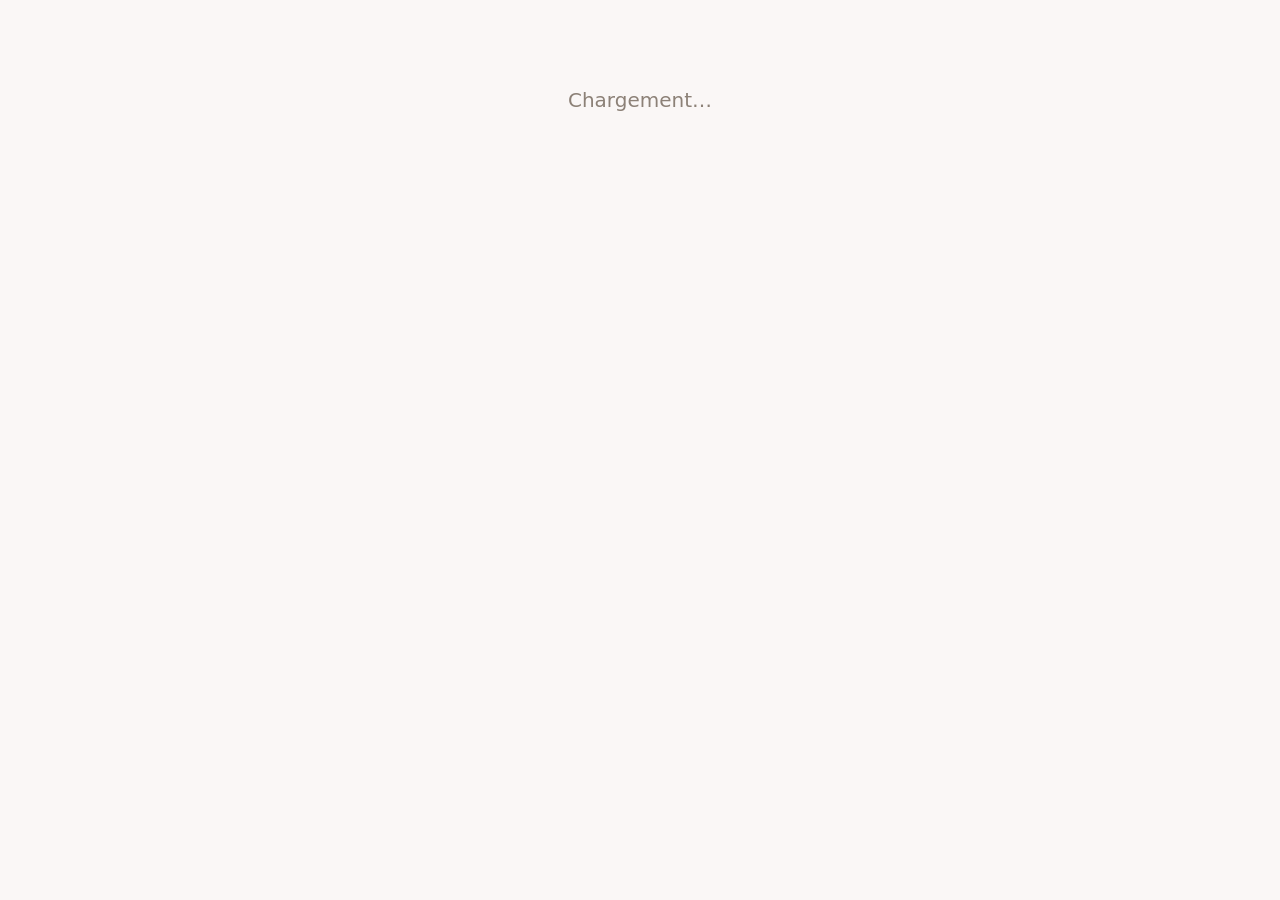
==== defi.html @ c3794807 "Défi en direct : écran projeté de l'enseignante (defi.html) Pige des questions dans n'importe quelle" ====
<!DOCTYPE html>
<html lang="fr">
<head>
<meta charset="UTF-8" />
<meta name="viewport" content="width=device-width, initial-scale=1" />
<title>Défi en direct — Quest</title>
<meta name="theme-color" content="#D42A1C" />
<link rel="icon" href="icon-192.png" />
<script src="https://cdn.jsdelivr.net/npm/qrcode-generator@1.4.4/qrcode.js"></script>
<style>
/* ============================================================
   Défi en direct — écran de l'enseignante (projeté en classe)
   Aucune donnée enregistrée : tout circule par diffusion Supabase
   Realtime (canal « defi-<NIP> ») et disparaît à la fin.
   ============================================================ */
:root{
  --rouge:#D42A1C; --rouge-f:#A81E12; --encre:#1B1614; --texte:#4A423E; --gris:#8C8177;
  --or:#BF831A; --turq:#3F7A8A; --violet:#6B3FA0; --vert:#2E8B57;
  --fond:#FAF7F6; --carte:#FFFDF9; --ligne:#E7DFD0; --rose:#FBE7E4; --sable:#F4EFEA;
  color-scheme: light;
}
@media (prefers-color-scheme: dark){ :root{ color-scheme: light; } html,body{ background:#FAF7F6 !important; color:#1B1614 !important; } }
*{ box-sizing:border-box; }
html,body{ margin:0; background:var(--fond); color:var(--encre); font-family:"Trebuchet MS", system-ui, sans-serif; }
body{ min-height:100vh; }
button{ font:inherit; cursor:pointer; }
.wrap{ max-width:1280px; margin:0 auto; padding:28px 40px 40px; }
.top{ display:flex; align-items:center; justify-content:space-between; gap:16px; margin-bottom:24px; }
.marque{ display:flex; align-items:center; gap:12px; font-weight:700; font-size:20px; }
.marque .mk{ width:40px; height:40px; border-radius:12px; background:var(--rouge); color:#fff; display:grid; place-items:center; font-size:22px; }
.marque small{ display:block; font-size:11px; letter-spacing:2px; color:var(--or); }
.btn{ border:0; border-radius:14px; padding:14px 26px; font-weight:700; font-size:18px; background:var(--rouge); color:#fff; box-shadow:0 2px 8px rgba(27,22,20,.12); }
.btn:hover{ background:var(--rouge-f); }
.btn:disabled{ opacity:.45; cursor:not-allowed; }
.btn.sec{ background:var(--carte); color:var(--encre); border:1px solid var(--ligne); box-shadow:none; }
.btn.sec:hover{ background:var(--sable); }
.carte{ background:var(--carte); border:1px solid var(--ligne); border-radius:20px; box-shadow:0 2px 10px rgba(27,22,20,.06); }
h1{ font-size:40px; margin:0 0 8px; }
.sur{ font-size:12px; font-weight:700; letter-spacing:3px; color:var(--or); text-transform:uppercase; }
.muted{ color:var(--gris); }

/* ---- Configuration ---- */
.config{ display:grid; grid-template-columns: 1.2fr 1fr; gap:28px; align-items:start; }
.config .carte{ padding:28px; }
label.champ{ display:block; font-weight:700; margin:18px 0 8px; }
select, .seg{ width:100%; font:inherit; font-size:17px; padding:12px 14px; border-radius:12px; border:1px solid var(--ligne); background:#fff; color:var(--encre); }
.segs{ display:flex; gap:8px; flex-wrap:wrap; }
.segs button{ flex:1; min-width:70px; padding:12px; border-radius:12px; border:1px solid var(--ligne); background:#fff; font-weight:700; color:var(--texte); }
.segs button.on{ background:var(--rouge); color:#fff; border-color:var(--rouge); }
.resume{ margin-top:18px; padding:14px 16px; border-radius:12px; background:var(--sable); color:var(--texte); font-size:15px; min-height:48px; }
.etapes li{ margin:0 0 14px; line-height:1.45; color:var(--texte); }
.etapes b{ color:var(--encre); }

/* ---- Salle d'attente ---- */
.salle{ display:grid; grid-template-columns: 420px 1fr; gap:32px; align-items:start; }
.rejoindre{ padding:28px; text-align:center; }
.rejoindre .url{ font-size:26px; font-weight:700; margin:8px 0 4px; }
.nip{ font-size:96px; font-weight:800; letter-spacing:10px; color:var(--rouge); line-height:1; margin:8px 0 18px; }
.qr svg{ width:240px; height:240px; }
.joueurs{ padding:28px; min-height:420px; }
.compte{ font-size:56px; font-weight:800; color:var(--encre); }
.totems{ display:flex; flex-wrap:wrap; gap:10px; margin-top:18px; }
.totem{ padding:10px 16px; border-radius:999px; background:var(--rose); color:var(--rouge-f); font-weight:700; font-size:18px; animation:pop .35s ease; }
@keyframes pop{ from{ transform:scale(.6); opacity:0 } to{ transform:scale(1); opacity:1 } }

/* ---- Question ---- */
.qhaut{ display:flex; align-items:center; justify-content:space-between; gap:20px; }
.qnum{ font-size:18px; font-weight:700; color:var(--gris); }
.chrono{ width:110px; height:110px; border-radius:50%; background:var(--rouge); color:#fff; display:grid; place-items:center; font-size:46px; font-weight:800; flex:none; }
.chrono.fin{ background:var(--encre); }
.enonce{ font-size:38px; line-height:1.25; font-weight:700; margin:18px 0 28px; white-space:pre-line; }
.enonce.long{ font-size:30px; }
.choix{ display:grid; grid-template-columns:1fr 1fr; gap:18px; }
.ch{ display:flex; align-items:center; gap:18px; padding:22px 24px; border-radius:18px; color:#fff; font-size:24px; font-weight:700; min-height:110px; position:relative; overflow:hidden; }
.ch .lettre{ width:52px; height:52px; border-radius:14px; background:rgba(255,255,255,.22); display:grid; place-items:center; font-size:26px; flex:none; }
.ch .barre{ position:absolute; left:0; bottom:0; height:8px; background:rgba(255,255,255,.55); }
.ch .n{ margin-left:auto; font-size:30px; }
.c0{ background:var(--rouge); } .c1{ background:var(--turq); } .c2{ background:var(--or); } .c3{ background:var(--violet); }
.ch.pale{ opacity:.28; }
.ch.bon{ outline:6px solid var(--vert); outline-offset:3px; }
.reponses{ margin-top:22px; font-size:20px; color:var(--texte); font-weight:700; }
.expl{ margin-top:22px; padding:20px 24px; border-radius:16px; background:#E8F3EC; color:#1E5E3A; font-size:21px; line-height:1.45; }
.expl b{ color:var(--vert); }
.bas{ display:flex; justify-content:space-between; align-items:center; margin-top:26px; gap:16px; }
.top5{ display:flex; gap:10px; flex-wrap:wrap; }
.top5 span{ background:var(--sable); border-radius:999px; padding:8px 14px; font-weight:700; color:var(--texte); }
.top5 span b{ color:var(--rouge); }

/* ---- Podium ---- */
.podium{ display:flex; justify-content:center; align-items:flex-end; gap:22px; margin:30px 0 20px; }
.marche{ width:260px; text-align:center; }
.marche .bloc{ border-radius:18px 18px 0 0; color:#fff; display:grid; place-items:center; font-size:64px; font-weight:800; }
.marche .nom{ font-size:24px; font-weight:800; margin-bottom:6px; }
.marche .pts{ color:var(--gris); font-weight:700; margin-bottom:12px; }
.m1 .bloc{ height:240px; background:var(--or); } .m2 .bloc{ height:180px; background:var(--turq); } .m3 .bloc{ height:130px; background:var(--rouge); }
.suite{ max-width:760px; margin:0 auto; }
.suite div{ display:flex; justify-content:space-between; padding:10px 16px; border-bottom:1px solid var(--ligne); font-size:19px; }
.couronne{ font-size:44px; }
.vide{ text-align:center; padding:60px 20px; color:var(--gris); font-size:20px; }
.erreur{ color:var(--rouge); font-weight:700; margin-top:12px; }
.discret{ background:none; border:0; color:var(--gris); text-decoration:underline; font-size:15px; }
@media (max-width: 900px){ .config,.salle{ grid-template-columns:1fr; } .choix{ grid-template-columns:1fr; } .enonce{ font-size:28px; } .wrap{ padding:20px; } }
</style>
</head>
<body>
<div class="wrap" id="app"><div class="vide">Chargement…</div></div>

<script type="module">
import { createClient } from "https://cdn.jsdelivr.net/npm/@supabase/supabase-js@2/+esm";

const SUPABASE_URL = "https://gejmaxobebsamvfkkpoj.supabase.co";
const SUPABASE_KEY = "sb_publishable_jqf5eYy0Coka5d0-E86JJQ_bCiQDyvD";
const supabase = createClient(SUPABASE_URL, SUPABASE_KEY);
const URL_JOUEUR = "https://questedu.ca/defi/";

/* Les applications Quest dont on peut piger les questions (data.js public de chaque sous-domaine). */
const APPS = [
  ["Santé", [["sasi","SASIQuest"],["pab","PABQuest"],["geriatrie","GériatrieQuest"],["diabete","DiabèteQuest"],["parkinson","ParkinsonQuest"],["pediatrie","PédiatrieQuest"],["perinatalite","PérinatalitéQuest"],["santementale","SantéMentaleQuest"],["cardio","CardioQuest"],["renal","RénalQuest"],["physio","PhysioQuest"]]],
  ["Autres programmes", [["chantier","ChantierQuest"],["soudage","SoudageQuest"],["plomberie","PlomberieQuest"],["mecanique","MécaniqueAutoQuest"],["infographie","InfographieQuest"],["electricite","ÉlectricitéQuest"],["charpenterie","CharpenterieQuest"],["ebenisterie","ÉbénisterieQuest"],["coiffure","CoiffureQuest"],["compta","ComptaQuest"],["secretariat","SecrétariatQuest"],["secmed","SecrétariatMédicalQuest"],["voyage","VoyageQuest"]]],
];
const NOM_APP = Object.fromEntries(APPS.flatMap(([, l]) => l));

/* Totems : MÊMES listes que les apps élèves. Le joueur n'envoie que des indices ;
   l'écran projeté reconstruit le nom lui-même, donc personne ne peut afficher
   un texte de son choix devant la classe. */
const TOTEM_NOUNS = [["🦊","Renard","Fox","m"],["🦦","Loutre","Otter","f"],["🦫","Castor","Beaver","m"],["🦉","Hibou","Owl","m"],["🦡","Blaireau","Badger","m"],["🐺","Loup","Wolf","m"],["🦅","Aigle","Eagle","m"],["🐿️","Écureuil","Squirrel","m"],["🐗","Sanglier","Boar","m"],["🦔","Hérisson","Hedgehog","m"],["🐻","Ours","Bear","m"],["🦌","Cerf","Stag","m"],["🦆","Canard","Duck","m"],["🐇","Lièvre","Hare","m"],["🐢","Tortue","Turtle","f"],["🐸","Grenouille","Frog","f"],["🐝","Abeille","Bee","f"],["🐜","Fourmi","Ant","f"]];
const TOTEM_ADJ = [["Vaillant","Vaillante","Valiant"],["Rusé","Rusée","Cunning"],["Débrouillard","Débrouillarde","Resourceful"],["Malin","Maligne","Clever"],["Adroit","Adroite","Deft"],["Curieux","Curieuse","Curious"],["Ingénieux","Ingénieuse","Ingenious"],["Tenace","Tenace","Tenacious"],["Habile","Habile","Skillful"],["Vif","Vive","Quick"],["Futé","Futée","Sharp"],["Astucieux","Astucieuse","Astute"],["Persévérant","Persévérante","Persistent"],["Audacieux","Audacieuse","Bold"],["Minutieux","Minutieuse","Meticulous"],["Agile","Agile","Agile"],["Bricoleur","Bricoleuse","Handy"],["Éveillé","Éveillée","Bright"],["Appliqué","Appliquée","Diligent"],["Costaud","Costaude","Sturdy"]];
function totemDe(n, a, lang) {
  const N = TOTEM_NOUNS[n], A = TOTEM_ADJ[a];
  if (!N || !A) return null;
  return { emoji: N[0], nom: lang === "en" ? `${A[2]} ${N[2]}` : `${N[1]} ${N[3] === "f" ? A[1] : A[0]}` };
}

const T = {
  fr: { vrai: "Vrai", faux: "Faux" },
  en: { vrai: "True", faux: "False" },
};

const esc = (s) => String(s ?? "").replace(/[&<>"']/g, (c) => ({ "&":"&amp;","<":"&lt;",">":"&gt;",'"':"&quot;","'":"&#39;" }[c]));
const melanger = (a) => { a = a.slice(); for (let i = a.length - 1; i > 0; i--) { const j = Math.floor(Math.random() * (i + 1)); [a[i], a[j]] = [a[j], a[i]]; } return a; };
const lire = (k, d) => { try { const v = localStorage.getItem(k); return v ? JSON.parse(v) : d; } catch { return d; } };
const ecrire = (k, v) => { try { localStorage.setItem(k, JSON.stringify(v)); } catch {} };

/* ------------------------------------------------------------------ état */
const S = {
  ecran: "config",
  cfg: Object.assign({ app: "geriatrie", comp: "tout", prog: "tous", nb: 5, duree: 20, lang: "fr" }, lire("defi_cfg", {})),
  banque: null,          // { app, comps:[{id,titre,questions:[...]}] } — questions jouables (choix multiple / vrai-faux / situation)
  chargement: false, erreurChargement: "",
  nip: null, canal: null, hid: Math.random().toString(36).slice(2, 10), seq: 0,
  joueurs: new Map(),    // id → { n, a, pts, gain, ok }
  questions: [], i: -1,
  phase: "lobby",        // lobby · question · resultat · fin
  t0: 0, dureeQ: 20, reponses: new Map(), minuterie: null, pouls: null,
};

/* ---------------------------------------------------- banque de questions */
async function chargerBanque(app) {
  S.chargement = true; S.erreurChargement = ""; S.banque = null; rendre();
  try {
    const r = await fetch(`https://${app}.questedu.ca/data.js`, { cache: "no-cache" });
    if (!r.ok) throw new Error("HTTP " + r.status);
    const src = await r.text();
    // data.js déclare des constantes globales (COMPETENCIES…) : on l'exécute isolé et on récupère COMPETENCIES.
    const C = new Function("window", "document", src + "\n;return typeof COMPETENCIES !== 'undefined' ? COMPETENCIES : [];")({}, undefined);
    const comps = C.map((c) => ({
      id: c.id, titre: { fr: c.title_fr || c.id, en: c.title_en || c.title_fr || c.id },
      questions: (c.tiers || []).flatMap((t) => (t.questions || []).filter(jouable).map((q) => Object.assign({ palier: t.level }, q))),
    })).filter((c) => c.questions.length);
    S.banque = { app, comps };
    const ids = comps.map((c) => c.id);
    if (S.cfg.comp !== "tout" && !ids.includes(S.cfg.comp)) S.cfg.comp = "tout";
  } catch (e) {
    S.erreurChargement = "Impossible de charger les questions de cette application. Vérifiez la connexion Internet.";
  }
  S.chargement = false; rendre();
}
function jouable(q) {
  const t = q.type || "qcm";
  if (t === "tf") return typeof q.isTrue === "boolean";
  if (t === "qcm" || t === "scenario") return Array.isArray(q.choices) && q.choices.length >= 2 && q.choices.length <= 4 && q.choices.filter((c) => c.correct).length === 1;
  return false;
}
function aProgrammes() { return !!S.banque && S.banque.comps.some((c) => c.questions.some((q) => Array.isArray(q.programmes))); }
function bassin() {
  if (!S.banque) return [];
  const comps = S.cfg.comp === "tout" ? S.banque.comps : S.banque.comps.filter((c) => c.id === S.cfg.comp);
  return comps.flatMap((c) => c.questions).filter((q) => {
    if (S.cfg.prog === "tous" || !Array.isArray(q.programmes)) return true;
    return q.programmes.includes(S.cfg.prog);
  });
}
function preparerQuestions() {
  const L = S.cfg.lang;
  // Mélange en évitant de piger deux fois le même énoncé.
  const vus = new Set(); const choisies = [];
  for (const q of melanger(bassin())) {
    const cle = q.fr; if (vus.has(cle)) continue; vus.add(cle); choisies.push(q);
    if (choisies.length >= S.cfg.nb) break;
  }
  return choisies.map((q) => {
    const txt = (o) => (L === "en" ? o.en : o.fr) || o.fr || "";
    if ((q.type || "qcm") === "tf") {
      return { type: "tf", texte: txt(q), choix: [T[L].vrai, T[L].faux], bon: q.isTrue ? 0 : 1, expl: L === "en" ? (q.explEn || q.explFr || "") : (q.explFr || "") };
    }
    const ch = melanger(q.choices);
    return { type: q.type || "qcm", texte: txt(q), choix: ch.map(txt), bon: ch.findIndex((c) => c.correct), expl: L === "en" ? (q.explEn || q.explFr || "") : (q.explFr || "") };
  });
}

/* ---------------------------------------------------------- temps réel */
async function ouvrirCanal() {
  S.nip = String(Math.floor(1000 + Math.random() * 9000));
  S.canal = supabase.channel("defi-" + S.nip, { config: { broadcast: { self: false } } });
  S.canal
    .on("broadcast", { event: "rejoindre" }, ({ payload }) => recevoirJoueur(payload))
    .on("broadcast", { event: "reponse" }, ({ payload }) => recevoirReponse(payload));
  await new Promise((ok) => S.canal.subscribe((s) => { if (s === "SUBSCRIBED") ok(); }));
  clearInterval(S.pouls);
  S.pouls = setInterval(diffuser, 1500);   // battement : rattrape les retardataires et les messages perdus
  diffuser();
}
function recevoirJoueur(p) {
  if (!p || typeof p.id !== "string" || p.id.length > 20) return;
  const n = Number(p.n), a = Number(p.a);
  if (!totemDe(n, a, "fr")) return;
  const j = S.joueurs.get(p.id);
  if (j) { j.n = n; j.a = a; }               // changement de totem : on garde les points
  else S.joueurs.set(p.id, { n, a, pts: 0, gain: 0, ok: null });
  diffuser(); if (S.phase === "lobby") rendre();
}
function recevoirReponse(p) {
  if (S.phase !== "question" || !p || !S.joueurs.has(p.id) || p.i !== S.i) return;
  if (S.reponses.has(p.id)) return;          // la première réponse compte
  const c = Number(p.c); const q = S.questions[S.i];
  if (!Number.isInteger(c) || c < 0 || c >= q.choix.length) return;
  S.reponses.set(p.id, { c, ms: performance.now() - S.t0 });
  diffuser(); rendreCompteReponses();
  if (S.reponses.size >= S.joueurs.size) finirQuestion();
}
function etatPublic() {
  const e = { hid: S.hid, seq: ++S.seq, phase: S.phase, lang: S.cfg.lang, app: NOM_APP[S.cfg.app] || "Quest", inscrits: [...S.joueurs.keys()] };
  if (S.phase === "question") {
    const q = S.questions[S.i];
    e.q = { i: S.i, total: S.questions.length, texte: q.texte, choix: q.choix, type: q.type, duree: S.dureeQ * 1000, restant: Math.max(0, S.dureeQ * 1000 - (performance.now() - S.t0)) };
    e.repondu = [...S.reponses.keys()];
  }
  if (S.phase === "resultat" || S.phase === "fin") {
    const cl = classement();
    e.scores = Object.fromEntries(cl.map((j, k) => [j.id, { pts: j.pts, gain: j.gain, ok: j.ok, rang: k + 1 }]));
    e.nbJoueurs = cl.length;
  }
  if (S.phase === "resultat") {
    const q = S.questions[S.i];
    e.r = { i: S.i, total: S.questions.length, bon: q.bon, choix: q.choix, texte: q.texte };
  }
  if (S.phase === "fin") e.podium = classement().slice(0, 3).map((j) => ({ ...totemDe(j.n, j.a, S.cfg.lang), pts: j.pts }));
  return e;
}
function diffuser() {
  if (!S.canal) return;
  S.canal.send({ type: "broadcast", event: "etat", payload: etatPublic() });
}
function classement() {
  return [...S.joueurs.entries()].map(([id, j]) => ({ id, ...j })).sort((x, y) => y.pts - x.pts);
}

/* ------------------------------------------------------------ partie */
function lancerQuestion(i) {
  S.i = i; S.phase = "question"; S.reponses = new Map();
  const q = S.questions[i];
  S.dureeQ = S.cfg.duree + (q.type === "scenario" ? 10 : 0);
  S.t0 = performance.now();
  for (const j of S.joueurs.values()) { j.gain = 0; j.ok = null; }
  clearInterval(S.minuterie);
  S.minuterie = setInterval(() => {
    const r = Math.ceil((S.dureeQ * 1000 - (performance.now() - S.t0)) / 1000);
    const el = document.getElementById("chrono");
    if (el) { el.textContent = Math.max(0, r); if (r <= 5) el.classList.add("fin"); }
    if (r <= 0) finirQuestion();
  }, 200);
  diffuser(); rendre();
}
function finirQuestion() {
  if (S.phase !== "question") return;
  clearInterval(S.minuterie);
  const q = S.questions[S.i];
  for (const [id, j] of S.joueurs) {
    const r = S.reponses.get(id);
    if (!r) { j.ok = null; j.gain = 0; continue; }
    j.ok = r.c === q.bon;
    // 500 points pour une bonne réponse, plus jusqu'à 500 selon la rapidité.
    j.gain = j.ok ? Math.round(500 + 500 * Math.max(0, 1 - r.ms / (S.dureeQ * 1000))) : 0;
    j.pts += j.gain;
  }
  S.phase = "resultat"; diffuser(); rendre();
}
function suivante() {
  if (S.i + 1 < S.questions.length) lancerQuestion(S.i + 1);
  else { S.phase = "fin"; diffuser(); rendre(); }
}
async function creerDefi() {
  S.questions = preparerQuestions();
  if (!S.questions.length) return;
  ecrire("defi_cfg", S.cfg);
  if (!S.canal) await ouvrirCanal();
  S.phase = "lobby"; S.i = -1; S.ecran = "partie";
  diffuser(); rendre();
}
function rejouer() {
  S.questions = preparerQuestions();
  for (const j of S.joueurs.values()) { j.pts = 0; j.gain = 0; j.ok = null; }
  S.phase = "lobby"; S.i = -1; diffuser(); rendre();
}
async function quitter() {
  clearInterval(S.pouls); clearInterval(S.minuterie);
  if (S.canal) { S.phase = "fin"; S.joueurs.clear(); try { await supabase.removeChannel(S.canal); } catch {} }
  S.canal = null; S.nip = null; S.ecran = "config"; S.phase = "lobby"; rendre();
}

/* ------------------------------------------------------------ rendu */
const $app = document.getElementById("app");
const entete = (droite = "") => `
  <div class="top">
    <div class="marque"><span class="mk">🎯</span><span>Défi en direct<small>QUEST · ESPACE ENSEIGNANT</small></span></div>
    <div>${droite}</div>
  </div>`;

function rendre() {
  if (S.ecran === "config") return rendreConfig();
  if (S.phase === "lobby") return rendreSalle();
  if (S.phase === "question") return rendreQuestion();
  if (S.phase === "resultat") return rendreResultat();
  if (S.phase === "fin") return rendrePodium();
}

function rendreConfig() {
  const c = S.cfg;
  const optsApps = APPS.map(([g, l]) => `<optgroup label="${g}">${l.map(([id, nom]) => `<option value="${id}" ${id === c.app ? "selected" : ""}>${nom}</option>`).join("")}</optgroup>`).join("");
  const optsComp = S.banque ? `<option value="tout">Toutes les compétences (mélange)</option>` + S.banque.comps.map((k) => `<option value="${esc(k.id)}" ${k.id === c.comp ? "selected" : ""}>${esc(k.titre[c.lang] || k.titre.fr)} (${k.questions.length})</option>`).join("") : "";
  const n = bassin().length;
  const seg = (cle, vals, fmt) => `<div class="segs">${vals.map((v) => `<button data-seg="${cle}" data-val="${v}" class="${String(c[cle]) === String(v) ? "on" : ""}">${fmt ? fmt(v) : v}</button>`).join("")}</div>`;
  $app.innerHTML = `${entete(`<a class="btn sec" href="./" style="text-decoration:none">← Tableau de bord</a>`)}
  <div class="config">
    <div class="carte">
      <div class="sur">Nouvelle partie</div>
      <h1>Préparer un défi</h1>
      <p class="muted" style="margin:0">Toute la classe répond en même temps, sur son téléphone. Rien n'est enregistré.</p>
      <label class="champ" for="choixApp">Application</label>
      <select id="choixApp">${optsApps}</select>
      <label class="champ" for="comp">Compétence</label>
      ${S.chargement ? `<div class="resume">Chargement des questions…</div>` : S.erreurChargement ? `<div class="erreur">${esc(S.erreurChargement)}</div>` : `<select id="comp">${optsComp}</select>`}
      ${aProgrammes() ? `<label class="champ">Programme</label>${seg("prog", ["tous", "pab", "sasi"], (v) => ({ tous: "PAB et SASI", pab: "PAB", sasi: "SASI" })[v])}` : ""}
      <label class="champ">Nombre de questions</label>${seg("nb", [5, 10, 15])}
      <label class="champ">Temps par question</label>${seg("duree", [15, 20, 30], (v) => v + " s")}
      <label class="champ">Langue</label>${seg("lang", ["fr", "en"], (v) => (v === "fr" ? "Français" : "English"))}
      <div class="resume">${S.banque ? `<b>${n}</b> question${n > 1 ? "s" : ""} disponible${n > 1 ? "s" : ""} — ${Math.min(n, c.nb)} seront pigées au hasard. Les mises en situation ont 10 s de plus.` : "&nbsp;"}</div>
      <div style="margin-top:22px"><button class="btn" id="creer" ${!S.banque || !n ? "disabled" : ""}>Créer le défi →</button></div>
    </div>
    <div class="carte">
      <div class="sur">Comment ça marche</div>
      <ol class="etapes" style="padding-left:20px;margin:16px 0 0">
        <li><b>Projetez cette page.</b> Un code à 4 chiffres et un QR code s'affichent.</li>
        <li><b>Les élèves scannent</b> ou vont sur <b>questedu.ca/defi</b>. Chacun reçoit un totem : aucun nom, aucun compte.</li>
        <li><b>Vous lancez les questions.</b> Les points dépendent de la bonne réponse et de la rapidité.</li>
        <li><b>Après chaque question,</b> la répartition des réponses et l'explication s'affichent. C'est le moment d'en parler.</li>
        <li><b>À la fin,</b> le podium. Puis tout disparaît : rien n'est conservé.</li>
      </ol>
    </div>
  </div>`;
  $app.querySelector("#choixApp").addEventListener("change", (e) => { S.cfg.app = e.target.value; S.cfg.comp = "tout"; chargerBanque(S.cfg.app); });
  const comp = $app.querySelector("#comp"); if (comp) comp.addEventListener("change", (e) => { S.cfg.comp = e.target.value; rendre(); });
  $app.querySelectorAll("[data-seg]").forEach((b) => b.addEventListener("click", () => {
    const k = b.dataset.seg; const v = b.dataset.val; S.cfg[k] = /^\d+$/.test(v) ? Number(v) : v; rendre();
  }));
  const cr = $app.querySelector("#creer"); if (cr) cr.addEventListener("click", () => { cr.disabled = true; cr.textContent = "Connexion…"; creerDefi(); });
}

function qrSvg(texte) {
  try { const q = qrcode(0, "M"); q.addData(texte); q.make(); return q.createSvgTag({ cellSize: 6, margin: 2, scalable: true }); } catch { return ""; }
}
function rendreSalle() {
  const L = S.cfg.lang;
  const lien = `${URL_JOUEUR}?pin=${S.nip}`;
  const tot = [...S.joueurs.values()].map((j) => totemDe(j.n, j.a, L)).map((t) => `<span class="totem">${t.emoji} ${esc(t.nom)}</span>`).join("");
  $app.innerHTML = `${entete(`<button class="discret" id="quitter">Annuler le défi</button>`)}
  <div class="salle">
    <div class="carte rejoindre">
      <div class="sur">Rejoignez la partie</div>
      <div class="qr">${qrSvg(lien)}</div>
      <div class="url">questedu.ca/defi</div>
      <div class="muted">Code de la partie</div>
      <div class="nip">${S.nip}</div>
    </div>
    <div class="carte joueurs">
      <div class="sur">${esc(NOM_APP[S.cfg.app])} · ${S.questions.length} questions</div>
      <div style="display:flex;align-items:baseline;gap:14px;margin-top:8px">
        <span class="compte">${S.joueurs.size}</span><span style="font-size:22px;font-weight:700">joueur${S.joueurs.size > 1 ? "s" : ""} dans la partie</span>
      </div>
      ${S.joueurs.size ? `<div class="totems">${tot}</div>` : `<div class="vide">En attente des premiers joueurs…</div>`}
      <div class="bas"><span class="muted">Les retardataires peuvent se joindre en cours de partie.</span>
        <button class="btn" id="go" ${S.joueurs.size ? "" : "disabled"}>Lancer la première question →</button></div>
    </div>
  </div>`;
  $app.querySelector("#go").addEventListener("click", () => lancerQuestion(0));
  $app.querySelector("#quitter").addEventListener("click", quitter);
}

function rendreQuestion() {
  const q = S.questions[S.i];
  const r = Math.ceil((S.dureeQ * 1000 - (performance.now() - S.t0)) / 1000);
  $app.innerHTML = `${entete(`<button class="discret" id="passer">Arrêter le chrono</button>`)}
  <div class="qhaut"><span class="qnum">Question ${S.i + 1} sur ${S.questions.length} · ${esc(NOM_APP[S.cfg.app])}</span><div class="chrono" id="chrono">${Math.max(0, r)}</div></div>
  <div class="enonce ${q.texte.length > 160 ? "long" : ""}">${esc(q.texte)}</div>
  <div class="choix">${q.choix.map((t, k) => `<div class="ch c${k}"><span class="lettre">${"ABCD"[k]}</span><span>${esc(t)}</span></div>`).join("")}</div>
  <div class="reponses" id="nbrep"></div>`;
  rendreCompteReponses();
  $app.querySelector("#passer").addEventListener("click", finirQuestion);
}
function rendreCompteReponses() {
  const el = document.getElementById("nbrep");
  if (el) el.textContent = `${S.reponses.size} réponse${S.reponses.size > 1 ? "s" : ""} sur ${S.joueurs.size}`;
}

function rendreResultat() {
  const q = S.questions[S.i];
  const comptes = q.choix.map((_, k) => [...S.reponses.values()].filter((r) => r.c === k).length);
  const max = Math.max(1, ...comptes);
  const top = classement().slice(0, 5).map((j, k) => { const t = totemDe(j.n, j.a, S.cfg.lang); return `<span>${k + 1}. ${t.emoji} ${esc(t.nom)} · <b>${j.pts}</b></span>`; }).join("");
  const dernier = S.i + 1 >= S.questions.length;
  const nbBons = comptes[q.bon];
  $app.innerHTML = `${entete()}
  <div class="qhaut"><span class="qnum">Question ${S.i + 1} sur ${S.questions.length} · ${nbBons} bonne${nbBons > 1 ? "s" : ""} réponse${nbBons > 1 ? "s" : ""} sur ${S.reponses.size}</span></div>
  <div class="enonce ${q.texte.length > 160 ? "long" : ""}" style="font-size:28px">${esc(q.texte)}</div>
  <div class="choix">${q.choix.map((t, k) => `<div class="ch c${k} ${k === q.bon ? "bon" : "pale"}"><span class="lettre">${k === q.bon ? "✓" : "ABCD"[k]}</span><span>${esc(t)}</span><span class="n">${comptes[k]}</span><span class="barre" style="width:${(comptes[k] / max) * 100}%"></span></div>`).join("")}</div>
  ${q.expl ? `<div class="expl"><b>Pourquoi ?</b> ${esc(q.expl)}</div>` : ""}
  <div class="bas"><div class="top5">${top}</div><button class="btn" id="suite">${dernier ? "Voir le podium 🏆" : "Question suivante →"}</button></div>`;
  $app.querySelector("#suite").addEventListener("click", suivante);
}

function rendrePodium() {
  const cl = classement();
  const t = (j) => totemDe(j.n, j.a, S.cfg.lang);
  const marche = (j, rang) => j ? `<div class="marche m${rang}">${rang === 1 ? `<div class="couronne">👑</div>` : ""}<div class="nom">${t(j).emoji} ${esc(t(j).nom)}</div><div class="pts">${j.pts} points</div><div class="bloc">${rang}</div></div>` : `<div class="marche m${rang}"></div>`;
  const reste = cl.slice(3).map((j, k) => `<div><span>${k + 4}. ${t(j).emoji} ${esc(t(j).nom)}</span><b>${j.pts}</b></div>`).join("");
  $app.innerHTML = `${entete(`<button class="btn sec" id="rejouer">Rejouer avec le même groupe</button> <button class="discret" id="quitter">Terminer</button>`)}
  <div style="text-align:center"><div class="sur">${esc(NOM_APP[S.cfg.app])} · ${S.questions.length} questions</div><h1>Le podium</h1></div>
  ${cl.length ? `<div class="podium">${marche(cl[1], 2)}${marche(cl[0], 1)}${marche(cl[2], 3)}</div>` : `<div class="vide">Aucun joueur.</div>`}
  ${reste ? `<div class="suite carte">${reste}</div>` : ""}`;
  $app.querySelector("#rejouer").addEventListener("click", rejouer);
  $app.querySelector("#quitter").addEventListener("click", quitter);
}

/* Raccourci clavier pour la télécommande de présentation : → ou Espace = étape suivante. */
document.addEventListener("keydown", (e) => {
  if (S.ecran !== "partie" || !["ArrowRight", " ", "PageDown", "Enter"].includes(e.key)) return;
  if (e.target && /INPUT|SELECT|TEXTAREA|BUTTON/.test(e.target.tagName)) return;
  e.preventDefault();
  if (S.phase === "lobby" && S.joueurs.size) lancerQuestion(0);
  else if (S.phase === "question") finirQuestion();
  else if (S.phase === "resultat") suivante();
});
window.addEventListener("beforeunload", (e) => { if (S.canal && S.phase !== "fin" && S.joueurs.size) { e.preventDefault(); e.returnValue = ""; } });

rendre();
chargerBanque(S.cfg.app);
</script>
</body>
</html>
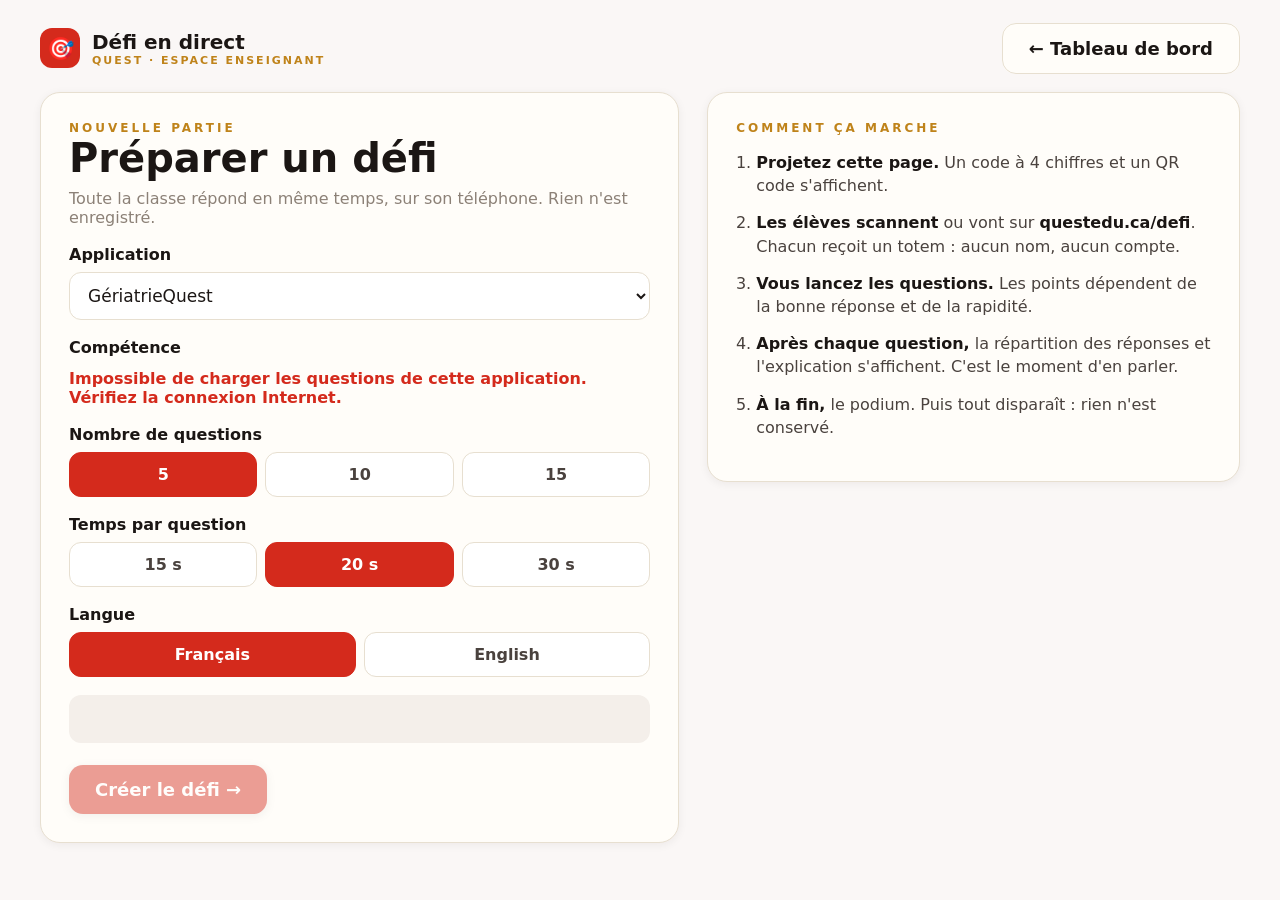
==== commit 551e6ce6: "Connexion par code à 6 chiffres + bibliothèques hébergées localement Les filtres scolaires (CSSRL) b" ====
--- a/defi.html
+++ b/defi.html
@@ -6,7 +6,7 @@
 <title>Défi en direct — Quest</title>
 <meta name="theme-color" content="#D42A1C" />
 <link rel="icon" href="icon-192.png" />
-<script src="https://cdn.jsdelivr.net/npm/qrcode-generator@1.4.4/qrcode.js"></script>
+<script src="./lib/qrcode-1.4.4.js"></script>
 <style>
 /* ============================================================
    Défi en direct — écran de l'enseignante (projeté en classe)
@@ -106,7 +106,7 @@
 <div class="wrap" id="app"><div class="vide">Chargement…</div></div>
 
 <script type="module">
-import { createClient } from "https://cdn.jsdelivr.net/npm/@supabase/supabase-js@2/+esm";
+import { createClient } from "./lib/supabase-2.119.2.esm.js";
 
 const SUPABASE_URL = "https://gejmaxobebsamvfkkpoj.supabase.co";
 const SUPABASE_KEY = "sb_publishable_jqf5eYy0Coka5d0-E86JJQ_bCiQDyvD";
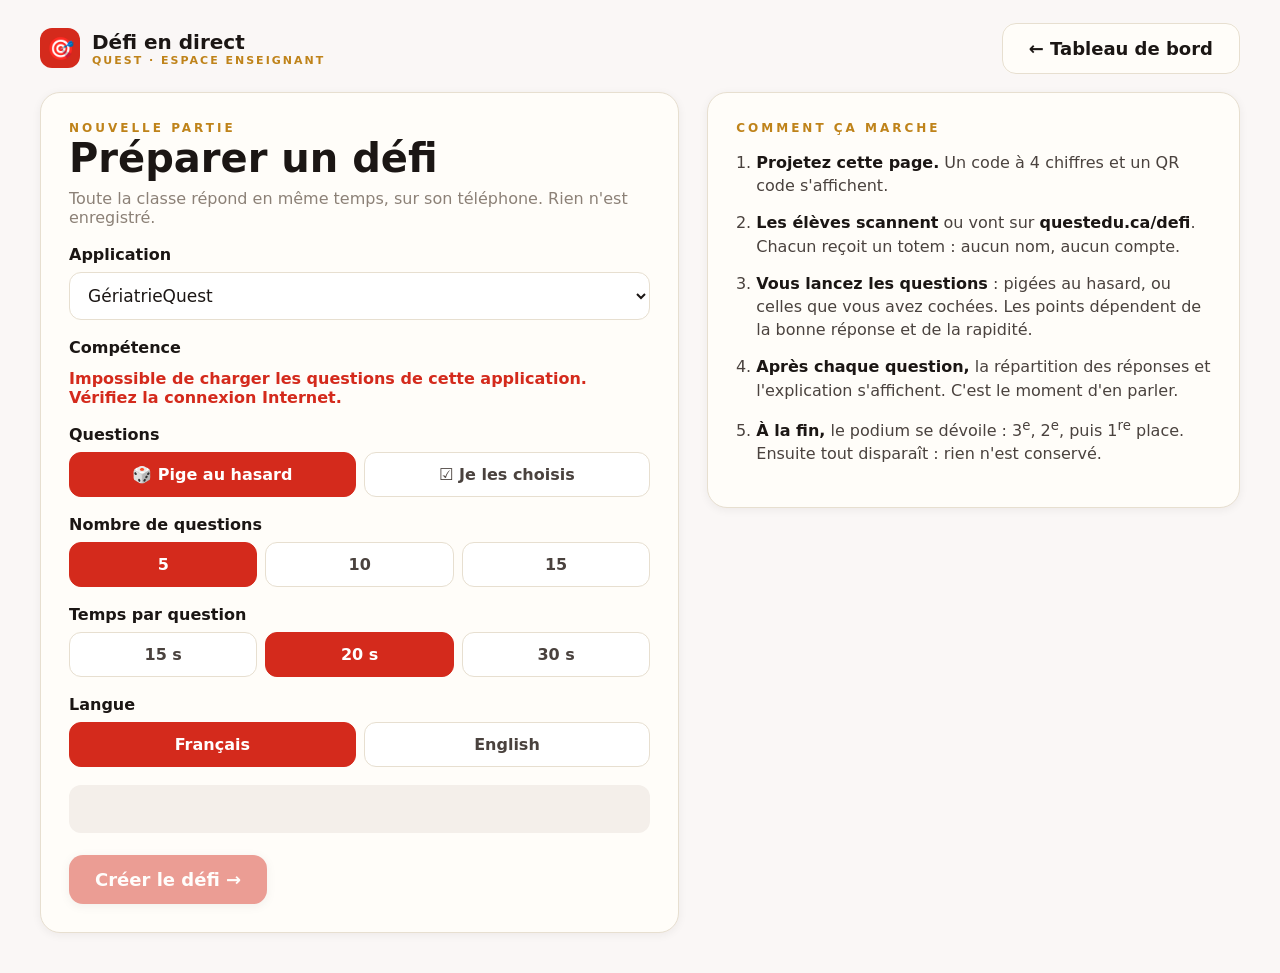
==== commit 561ff817: "Défi en direct : choix des questions (cocher, filtre par palier), podium animé avec confettis, Infec" ====
--- a/defi.html
+++ b/defi.html
@@ -48,6 +48,16 @@
 .segs button{ flex:1; min-width:70px; padding:12px; border-radius:12px; border:1px solid var(--ligne); background:#fff; font-weight:700; color:var(--texte); }
 .segs button.on{ background:var(--rouge); color:#fff; border-color:var(--rouge); }
 .resume{ margin-top:18px; padding:14px 16px; border-radius:12px; background:var(--sable); color:var(--texte); font-size:15px; min-height:48px; }
+.liste{ max-height:430px; overflow:auto; border:1px solid var(--ligne); border-radius:12px; background:#fff; margin-top:10px; }
+.liste label{ display:flex; gap:12px; align-items:flex-start; padding:11px 14px; border-bottom:1px solid var(--ligne); cursor:pointer; font-size:15px; line-height:1.35; color:var(--texte); }
+.liste label:last-child{ border-bottom:0; }
+.liste label:hover{ background:var(--sable); }
+.liste label.coche{ color:var(--encre); background:#FFF6F4; }
+.liste input{ width:20px; height:20px; accent-color:var(--rouge); flex:none; margin:0; }
+.liste .txt{ flex:1; display:-webkit-box; -webkit-line-clamp:2; -webkit-box-orient:vertical; overflow:hidden; }
+.badge{ flex:none; font-size:11px; font-weight:700; padding:3px 8px; border-radius:999px; background:var(--sable); color:var(--texte); white-space:nowrap; }
+.badge.p1{ background:#E8F3EC; color:#1E5E3A; } .badge.p2{ background:#FFF1D6; color:#7A5310; } .badge.p3{ background:var(--rose); color:var(--rouge-f); }
+.outils{ display:flex; gap:14px; align-items:center; margin-top:10px; font-size:14px; }
 .etapes li{ margin:0 0 14px; line-height:1.45; color:var(--texte); }
 .etapes b{ color:var(--encre); }
 
@@ -96,6 +106,17 @@
 .suite{ max-width:760px; margin:0 auto; }
 .suite div{ display:flex; justify-content:space-between; padding:10px 16px; border-bottom:1px solid var(--ligne); font-size:19px; }
 .couronne{ font-size:44px; }
+/* Podium animé : 3e, puis 2e, puis 1re place, chacune monte à son tour. */
+.marche .bloc{ overflow:hidden; transition:height 1.1s cubic-bezier(.2,.9,.25,1.15); }
+.marche .info{ transition:opacity .6s ease, transform .6s ease; }
+.podium.anime .marche:not(.vu) .bloc{ height:0; }
+.podium.anime .marche:not(.vu) .info{ opacity:0; transform:translateY(16px); }
+.marche.vu .couronne{ animation:sautille 1.2s ease .9s 2; }
+@keyframes sautille{ 0%,100%{ transform:translateY(0) rotate(0) } 30%{ transform:translateY(-14px) rotate(-8deg) } 60%{ transform:translateY(0) rotate(6deg) } }
+.annonce{ text-align:center; font-size:28px; font-weight:800; color:var(--or); min-height:40px; margin-top:6px; }
+.suite{ transition:opacity .8s ease; }
+.suite.cache{ opacity:0; }
+@media (prefers-reduced-motion: reduce){ .marche .bloc,.marche .info,.suite{ transition:none; } .marche.vu .couronne{ animation:none; } }
 .vide{ text-align:center; padding:60px 20px; color:var(--gris); font-size:20px; }
 .erreur{ color:var(--rouge); font-weight:700; margin-top:12px; }
 .discret{ background:none; border:0; color:var(--gris); text-decoration:underline; font-size:15px; }
@@ -115,7 +136,7 @@
 
 /* Les applications Quest dont on peut piger les questions (data.js public de chaque sous-domaine). */
 const APPS = [
-  ["Santé", [["sasi","SASIQuest"],["pab","PABQuest"],["geriatrie","GériatrieQuest"],["diabete","DiabèteQuest"],["parkinson","ParkinsonQuest"],["pediatrie","PédiatrieQuest"],["perinatalite","PérinatalitéQuest"],["santementale","SantéMentaleQuest"],["cardio","CardioQuest"],["renal","RénalQuest"],["physio","PhysioQuest"]]],
+  ["Santé", [["sasi","SASIQuest"],["pab","PABQuest"],["geriatrie","GériatrieQuest"],["diabete","DiabèteQuest"],["parkinson","ParkinsonQuest"],["pediatrie","PédiatrieQuest"],["perinatalite","PérinatalitéQuest"],["santementale","SantéMentaleQuest"],["cardio","CardioQuest"],["renal","RénalQuest"],["infections","InfectionsQuest"],["physio","PhysioQuest"]]],
   ["Autres programmes", [["chantier","ChantierQuest"],["soudage","SoudageQuest"],["plomberie","PlomberieQuest"],["mecanique","MécaniqueAutoQuest"],["infographie","InfographieQuest"],["electricite","ÉlectricitéQuest"],["charpenterie","CharpenterieQuest"],["ebenisterie","ÉbénisterieQuest"],["coiffure","CoiffureQuest"],["compta","ComptaQuest"],["secretariat","SecrétariatQuest"],["secmed","SecrétariatMédicalQuest"],["voyage","VoyageQuest"]]],
 ];
 const NOM_APP = Object.fromEntries(APPS.flatMap(([, l]) => l));
@@ -144,7 +165,10 @@
 /* ------------------------------------------------------------------ état */
 const S = {
   ecran: "config",
-  cfg: Object.assign({ app: "geriatrie", comp: "tout", prog: "tous", nb: 5, duree: 20, lang: "fr" }, lire("defi_cfg", {})),
+  cfg: Object.assign({ app: "geriatrie", comp: "tout", prog: "tous", palier: "tous", mode: "hasard", nb: 5, duree: 20, lang: "fr" }, lire("defi_cfg", {})),
+  sel: new Set(),        // questions cochées (clé = énoncé français), mémorisées par application
+  liste: [],             // questions affichées dans la liste à cocher
+  anim: [],              // minuteries de l'animation du podium
   banque: null,          // { app, comps:[{id,titre,questions:[...]}] } — questions jouables (choix multiple / vrai-faux / situation)
   chargement: false, erreurChargement: "",
   nip: null, canal: null, hid: Math.random().toString(36).slice(2, 10), seq: 0,
@@ -170,6 +194,8 @@
     S.banque = { app, comps };
     const ids = comps.map((c) => c.id);
     if (S.cfg.comp !== "tout" && !ids.includes(S.cfg.comp)) S.cfg.comp = "tout";
+    if (S.cfg.palier !== "tous" && !paliers().includes(S.cfg.palier)) S.cfg.palier = "tous";
+    S.sel = new Set(lire("defi_sel_" + app, []));
   } catch (e) {
     S.erreurChargement = "Impossible de charger les questions de cette application. Vérifiez la connexion Internet.";
   }
@@ -185,19 +211,27 @@
 function bassin() {
   if (!S.banque) return [];
   const comps = S.cfg.comp === "tout" ? S.banque.comps : S.banque.comps.filter((c) => c.id === S.cfg.comp);
+  const vus = new Set();
   return comps.flatMap((c) => c.questions).filter((q) => {
+    if (vus.has(q.fr)) return false;                       // un même énoncé une seule fois
+    vus.add(q.fr);
+    if (S.cfg.palier !== "tous" && q.palier !== S.cfg.palier) return false;
     if (S.cfg.prog === "tous" || !Array.isArray(q.programmes)) return true;
     return q.programmes.includes(S.cfg.prog);
   });
 }
+function paliers() {
+  if (!S.banque) return [];
+  return [...new Set(S.banque.comps.flatMap((c) => c.questions.map((q) => q.palier)))].filter((p) => p != null).sort();
+}
+/* Questions qui seront jouées : cochées (dans l'ordre de la liste) ou pigées au hasard. */
+function aJouer() {
+  if (S.cfg.mode === "choix") return bassin().filter((q) => S.sel.has(q.fr));
+  return melanger(bassin()).slice(0, S.cfg.nb);
+}
 function preparerQuestions() {
   const L = S.cfg.lang;
-  // Mélange en évitant de piger deux fois le même énoncé.
-  const vus = new Set(); const choisies = [];
-  for (const q of melanger(bassin())) {
-    const cle = q.fr; if (vus.has(cle)) continue; vus.add(cle); choisies.push(q);
-    if (choisies.length >= S.cfg.nb) break;
-  }
+  const choisies = aJouer();
   return choisies.map((q) => {
     const txt = (o) => (L === "en" ? o.en : o.fr) || o.fr || "";
     if ((q.type || "qcm") === "tf") {
@@ -254,6 +288,7 @@
     const q = S.questions[S.i];
     e.r = { i: S.i, total: S.questions.length, bon: q.bon, choix: q.choix, texte: q.texte };
   }
+  if (S.phase === "fin" && S.suspense) e.suspense = true;
   if (S.phase === "fin") e.podium = classement().slice(0, 3).map((j) => ({ ...totemDe(j.n, j.a, S.cfg.lang), pts: j.pts }));
   return e;
 }
@@ -297,7 +332,7 @@
 }
 function suivante() {
   if (S.i + 1 < S.questions.length) lancerQuestion(S.i + 1);
-  else { S.phase = "fin"; diffuser(); rendre(); }
+  else { S.phase = "fin"; rendre(); }   // rendrePodium diffuse lui-même (avec ou sans suspense)
 }
 async function creerDefi() {
   S.questions = preparerQuestions();
@@ -307,13 +342,15 @@
   S.phase = "lobby"; S.i = -1; S.ecran = "partie";
   diffuser(); rendre();
 }
+function arreterAnimation() { S.anim.forEach(clearTimeout); S.anim = []; S.suspense = false; document.querySelectorAll(".confettis").forEach((c) => c.remove()); }
 function rejouer() {
+  arreterAnimation();
   S.questions = preparerQuestions();
   for (const j of S.joueurs.values()) { j.pts = 0; j.gain = 0; j.ok = null; }
   S.phase = "lobby"; S.i = -1; diffuser(); rendre();
 }
 async function quitter() {
-  clearInterval(S.pouls); clearInterval(S.minuterie);
+  clearInterval(S.pouls); clearInterval(S.minuterie); arreterAnimation();
   if (S.canal) { S.phase = "fin"; S.joueurs.clear(); try { await supabase.removeChannel(S.canal); } catch {} }
   S.canal = null; S.nip = null; S.ecran = "config"; S.phase = "lobby"; rendre();
 }
@@ -351,29 +388,103 @@
       <label class="champ" for="comp">Compétence</label>
       ${S.chargement ? `<div class="resume">Chargement des questions…</div>` : S.erreurChargement ? `<div class="erreur">${esc(S.erreurChargement)}</div>` : `<select id="comp">${optsComp}</select>`}
       ${aProgrammes() ? `<label class="champ">Programme</label>${seg("prog", ["tous", "pab", "sasi"], (v) => ({ tous: "PAB et SASI", pab: "PAB", sasi: "SASI" })[v])}` : ""}
-      <label class="champ">Nombre de questions</label>${seg("nb", [5, 10, 15])}
+      ${paliers().length > 1 ? `<label class="champ">Palier</label>${seg("palier", ["tous", ...paliers()], (v) => (v === "tous" ? "Tous" : "Palier " + v))}` : ""}
+      <label class="champ">Questions</label>${seg("mode", ["hasard", "choix"], (v) => (v === "hasard" ? "🎲 Pige au hasard" : "☑️ Je les choisis"))}
+      ${c.mode === "hasard" ? `<label class="champ">Nombre de questions</label>${seg("nb", [5, 10, 15])}` : S.banque ? listeQuestions() : ""}
       <label class="champ">Temps par question</label>${seg("duree", [15, 20, 30], (v) => v + " s")}
       <label class="champ">Langue</label>${seg("lang", ["fr", "en"], (v) => (v === "fr" ? "Français" : "English"))}
-      <div class="resume">${S.banque ? `<b>${n}</b> question${n > 1 ? "s" : ""} disponible${n > 1 ? "s" : ""} — ${Math.min(n, c.nb)} seront pigées au hasard. Les mises en situation ont 10 s de plus.` : "&nbsp;"}</div>
-      <div style="margin-top:22px"><button class="btn" id="creer" ${!S.banque || !n ? "disabled" : ""}>Créer le défi →</button></div>
+      <div class="resume" id="resume"></div>
+      <div style="margin-top:22px"><button class="btn" id="creer">Créer le défi →</button></div>
     </div>
     <div class="carte">
       <div class="sur">Comment ça marche</div>
       <ol class="etapes" style="padding-left:20px;margin:16px 0 0">
         <li><b>Projetez cette page.</b> Un code à 4 chiffres et un QR code s'affichent.</li>
         <li><b>Les élèves scannent</b> ou vont sur <b>questedu.ca/defi</b>. Chacun reçoit un totem : aucun nom, aucun compte.</li>
-        <li><b>Vous lancez les questions.</b> Les points dépendent de la bonne réponse et de la rapidité.</li>
+        <li><b>Vous lancez les questions</b> : pigées au hasard, ou celles que vous avez cochées. Les points dépendent de la bonne réponse et de la rapidité.</li>
         <li><b>Après chaque question,</b> la répartition des réponses et l'explication s'affichent. C'est le moment d'en parler.</li>
-        <li><b>À la fin,</b> le podium. Puis tout disparaît : rien n'est conservé.</li>
+        <li><b>À la fin,</b> le podium se dévoile : 3<sup>e</sup>, 2<sup>e</sup>, puis 1<sup>re</sup> place. Ensuite tout disparaît : rien n'est conservé.</li>
       </ol>
     </div>
   </div>`;
+  majResume();
+  $app.querySelectorAll(".liste input").forEach((cb) => cb.addEventListener("change", () => {
+    const q = S.liste[Number(cb.dataset.k)];
+    if (cb.checked) S.sel.add(q.fr); else S.sel.delete(q.fr);
+    cb.closest("label").classList.toggle("coche", cb.checked);
+    memoriserSel(); majResume();
+  }));
+  $app.querySelectorAll("[data-tout]").forEach((b) => b.addEventListener("click", () => {
+    const oui = b.dataset.tout === "1";
+    S.liste.forEach((q) => (oui ? S.sel.add(q.fr) : S.sel.delete(q.fr)));
+    memoriserSel(); rendre();
+  }));
   $app.querySelector("#choixApp").addEventListener("change", (e) => { S.cfg.app = e.target.value; S.cfg.comp = "tout"; chargerBanque(S.cfg.app); });
   const comp = $app.querySelector("#comp"); if (comp) comp.addEventListener("change", (e) => { S.cfg.comp = e.target.value; rendre(); });
   $app.querySelectorAll("[data-seg]").forEach((b) => b.addEventListener("click", () => {
     const k = b.dataset.seg; const v = b.dataset.val; S.cfg[k] = /^\d+$/.test(v) ? Number(v) : v; rendre();
   }));
   const cr = $app.querySelector("#creer"); if (cr) cr.addEventListener("click", () => { cr.disabled = true; cr.textContent = "Connexion…"; creerDefi(); });
+}
+
+const TYPES = { tf: "Vrai ou faux", scenario: "Mise en situation", qcm: "Choix multiple" };
+function listeQuestions() {
+  const L = S.cfg.lang;
+  S.liste = bassin();
+  if (!S.liste.length) return `<div class="resume">Aucune question pour ces filtres.</div>`;
+  const lignes = S.liste.map((q, k) => {
+    const on = S.sel.has(q.fr);
+    return `<label class="${on ? "coche" : ""}"><input type="checkbox" data-k="${k}" ${on ? "checked" : ""}>`
+      + `<span class="badge p${q.palier}">P${q.palier}</span><span class="txt">${esc((L === "en" ? q.en : q.fr) || q.fr)}</span>`
+      + `<span class="badge">${TYPES[q.type || "qcm"] || ""}</span></label>`;
+  }).join("");
+  return `<div class="outils"><button class="discret" data-tout="1">Tout cocher (${S.liste.length})</button><button class="discret" data-tout="0">Tout décocher</button></div>
+    <div class="liste">${lignes}</div>`;
+}
+function memoriserSel() { if (S.banque) ecrire("defi_sel_" + S.banque.app, [...S.sel]); }
+function majResume() {
+  const el = document.getElementById("resume"), bt = document.getElementById("creer");
+  if (!el || !bt) return;
+  const n = bassin().length;
+  let txt = "&nbsp;", nb = 0;
+  if (S.banque && S.cfg.mode === "choix") {
+    nb = bassin().filter((q) => S.sel.has(q.fr)).length;
+    txt = nb ? `<b>${nb}</b> question${nb > 1 ? "s" : ""} cochée${nb > 1 ? "s" : ""}, jouée${nb > 1 ? "s" : ""} dans l'ordre de la liste. Les mises en situation ont 10 s de plus.`
+             : `Cochez les questions à jouer.`;
+  } else if (S.banque) {
+    nb = Math.min(n, S.cfg.nb);
+    txt = `<b>${n}</b> question${n > 1 ? "s" : ""} disponible${n > 1 ? "s" : ""} — ${nb} seront pigées au hasard. Les mises en situation ont 10 s de plus.`;
+  }
+  el.innerHTML = txt;
+  bt.disabled = !nb;
+}
+
+/* Confettis aux couleurs Quest (rien si l'appareil demande moins d'animations). */
+function confettis() {
+  if (matchMedia("(prefers-reduced-motion: reduce)").matches) return;
+  const cv = document.createElement("canvas"); cv.className = "confettis";
+  cv.style.cssText = "position:fixed;inset:0;width:100%;height:100%;pointer-events:none;z-index:50";
+  document.body.appendChild(cv);
+  const ctx = cv.getContext("2d"), W = (cv.width = innerWidth), H = (cv.height = innerHeight);
+  const couleurs = ["#D42A1C", "#BF831A", "#3F7A8A", "#6B3FA0", "#2E8B57", "#F2C14E"];
+  const p = Array.from({ length: 220 }, () => ({
+    x: W / 2 + (Math.random() - 0.5) * W * 0.3, y: H * 0.35, vx: (Math.random() - 0.5) * 16, vy: -Math.random() * 15 - 5,
+    r: Math.random() * Math.PI, vr: (Math.random() - 0.5) * 0.3, w: 8 + Math.random() * 8, h: 5 + Math.random() * 5,
+    c: couleurs[Math.floor(Math.random() * couleurs.length)],
+  }));
+  const debut = performance.now();
+  setTimeout(() => cv.remove(), 7600);   // filet de sécurité si l'onglet passe en arrière-plan
+  (function image(t) {
+    if (!cv.isConnected) return;
+    const age = t - debut;
+    ctx.clearRect(0, 0, W, H);
+    ctx.globalAlpha = Math.max(0, Math.min(1, (7000 - age) / 1500));
+    for (const o of p) {
+      o.vy += 0.32; o.vx *= 0.99; o.x += o.vx; o.y += o.vy; o.r += o.vr;
+      ctx.save(); ctx.translate(o.x, o.y); ctx.rotate(o.r); ctx.fillStyle = o.c; ctx.fillRect(-o.w / 2, -o.h / 2, o.w, o.h); ctx.restore();
+    }
+    if (age < 7000) requestAnimationFrame(image); else cv.remove();
+  })(debut);
 }
 
 function qrSvg(texte) {
@@ -441,14 +552,31 @@
 function rendrePodium() {
   const cl = classement();
   const t = (j) => totemDe(j.n, j.a, S.cfg.lang);
-  const marche = (j, rang) => j ? `<div class="marche m${rang}">${rang === 1 ? `<div class="couronne">👑</div>` : ""}<div class="nom">${t(j).emoji} ${esc(t(j).nom)}</div><div class="pts">${j.pts} points</div><div class="bloc">${rang}</div></div>` : `<div class="marche m${rang}"></div>`;
+  const marche = (j, rang) => j ? `<div class="marche m${rang}" id="m${rang}"><div class="info">${rang === 1 ? `<div class="couronne">👑</div>` : ""}<div class="nom">${t(j).emoji} ${esc(t(j).nom)}</div><div class="pts">${j.pts} points</div></div><div class="bloc">${rang}</div></div>` : `<div class="marche m${rang}"></div>`;
   const reste = cl.slice(3).map((j, k) => `<div><span>${k + 4}. ${t(j).emoji} ${esc(t(j).nom)}</span><b>${j.pts}</b></div>`).join("");
+  const anime = !matchMedia("(prefers-reduced-motion: reduce)").matches;
+  arreterAnimation();
   $app.innerHTML = `${entete(`<button class="btn sec" id="rejouer">Rejouer avec le même groupe</button> <button class="discret" id="quitter">Terminer</button>`)}
-  <div style="text-align:center"><div class="sur">${esc(NOM_APP[S.cfg.app])} · ${S.questions.length} questions</div><h1>Le podium</h1></div>
-  ${cl.length ? `<div class="podium">${marche(cl[1], 2)}${marche(cl[0], 1)}${marche(cl[2], 3)}</div>` : `<div class="vide">Aucun joueur.</div>`}
-  ${reste ? `<div class="suite carte">${reste}</div>` : ""}`;
+  <div style="text-align:center"><div class="sur">${esc(NOM_APP[S.cfg.app])} · ${S.questions.length} questions</div><h1>Le podium</h1><div class="annonce" id="annonce"></div></div>
+  ${cl.length ? `<div class="podium ${anime ? "anime" : ""}">${marche(cl[1], 2)}${marche(cl[0], 1)}${marche(cl[2], 3)}</div>` : `<div class="vide">Aucun joueur.</div>`}
+  ${reste ? `<div class="suite carte ${anime ? "cache" : ""}" id="reste">${reste}</div>` : ""}`;
   $app.querySelector("#rejouer").addEventListener("click", rejouer);
   $app.querySelector("#quitter").addEventListener("click", quitter);
+  if (!anime || !cl.length) { diffuser(); return; }
+  S.suspense = true; diffuser();
+
+  // Dévoilement : 3e, puis 2e, roulement de suspense, puis la 1re place et les confettis.
+  const annonce = (txt) => { const a = document.getElementById("annonce"); if (a) a.textContent = txt; };
+  const montrer = (r) => { const m = document.getElementById("m" + r); if (m) m.classList.add("vu"); };
+  const etapes = [];
+  let ms = 700;
+  if (cl[2]) { etapes.push([ms, () => annonce("En 3e place…")], [ms + 500, () => montrer(3)]); ms += 2300; }
+  if (cl[1]) { etapes.push([ms, () => annonce("En 2e place…")], [ms + 500, () => montrer(2)]); ms += 2300; }
+  etapes.push([ms, () => annonce("Et en première place…")]);
+  etapes.push([ms + 1600, () => { montrer(1); annonce("Bravo ! 🎉"); confettis(); }]);
+  etapes.push([ms + 2800, () => { const r = document.getElementById("reste"); if (r) r.classList.remove("cache"); }]);
+  etapes.push([ms + 1700, () => { S.suspense = false; diffuser(); }]);   // les téléphones montrent leur rang avec la 1re place
+  S.anim = etapes.map(([ms, f]) => setTimeout(f, ms));
 }
 
 /* Raccourci clavier pour la télécommande de présentation : → ou Espace = étape suivante. */
